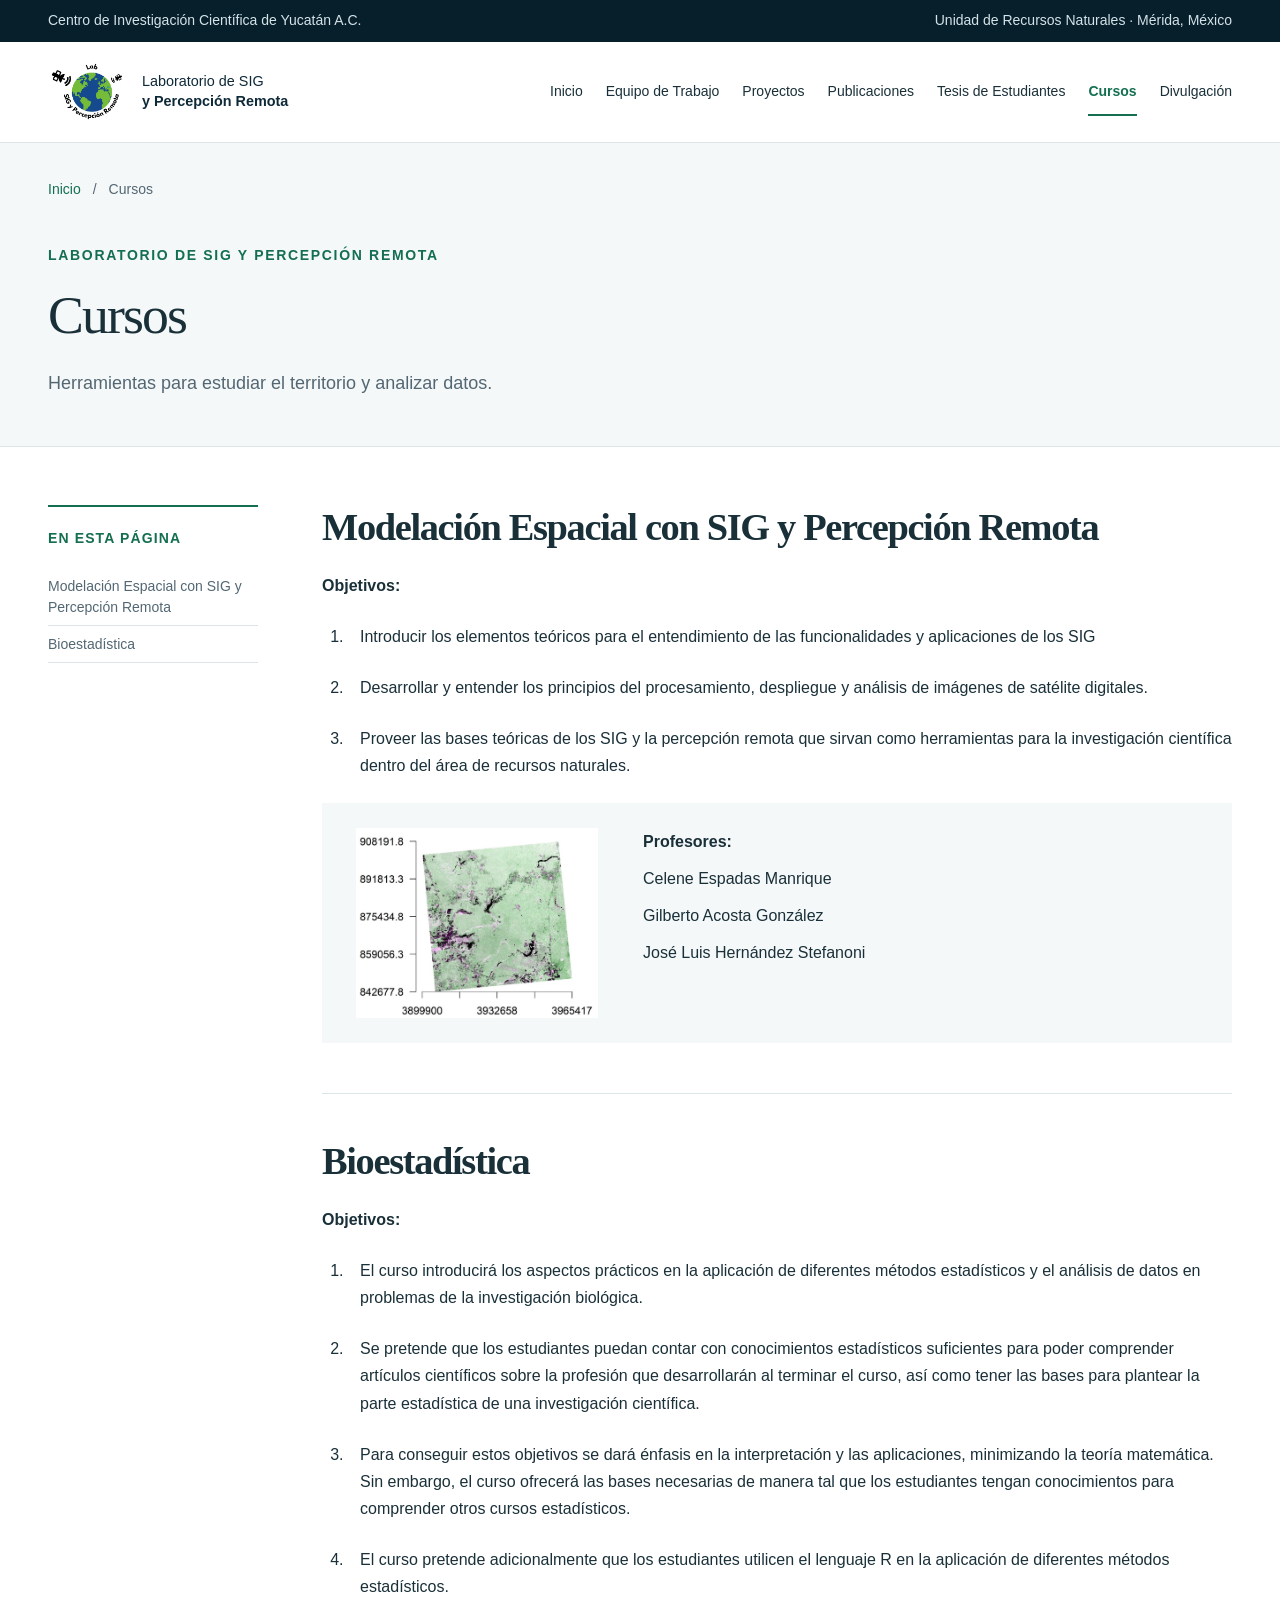
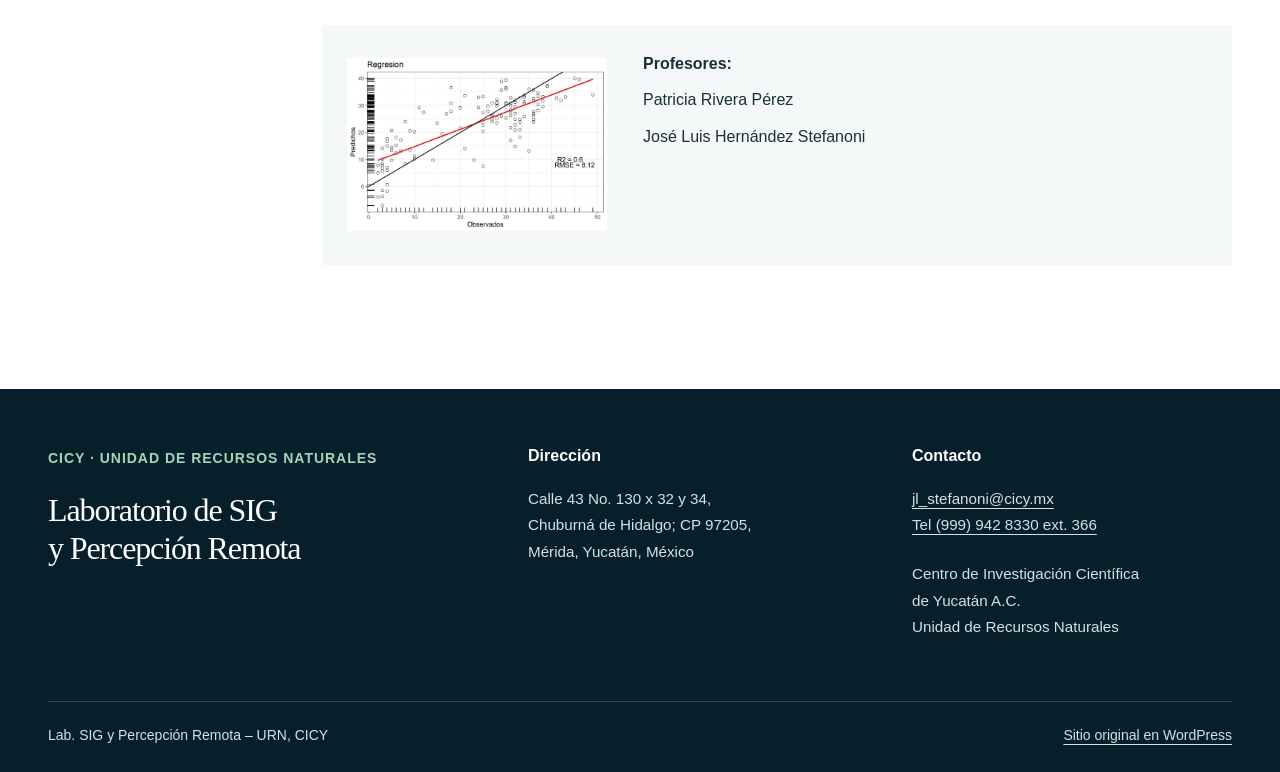
==== cursos/index.html @ 9a0ab425 "Add files via upload" ====
<!DOCTYPE html><html lang="es"><head><meta charset="utf-8"><meta name="viewport" content="width=device-width, initial-scale=1"><title>Cursos · Laboratorio de SIG y Percepción Remota · CICY</title><meta name="description" content="Herramientas para estudiar el territorio y analizar datos."><link rel="icon" type="image/png" href="../assets/logo-laboratorio.png"><link rel="stylesheet" href="../theme.css"><script src="../site.js" defer></script></head><body><a class="skip" href="#contenido">Saltar al contenido</a><div class="institution"><div class="wrap institution-inner"><span>Centro de Investigación Científica de Yucatán A.C.</span><span>Unidad de Recursos Naturales · Mérida, México</span></div></div><header class="site-header"><div class="wrap nav"><a class="brand" href="../index.html" aria-label="Laboratorio SIG y Percepción Remota, inicio"><img class="brand-logo" src="../assets/logo-laboratorio.png" alt="Logo del laboratorio de SIG y Percepción Remota" width="80" height="64"><span class="brand-name">Laboratorio de SIG<br><b>y Percepción Remota</b></span></a><button class="menu-button" aria-expanded="false" aria-controls="navigation">Menú <span aria-hidden="true">☰</span></button><nav id="navigation" aria-label="Navegación principal"><a href="../index.html">Inicio</a><a href="../equipo-de-trabajo/">Equipo de Trabajo</a><a href="../proyectos/">Proyectos</a><a href="../publicaciones/">Publicaciones</a><a href="../tesis-de-estudiantes/">Tesis de Estudiantes</a><a href="../cursos/" aria-current="page">Cursos</a><a href="../divulgacion/">Divulgación</a></nav></div></header><main id="contenido"><section class="page-heading"><div class="wrap"><p class="breadcrumb"><a href="../index.html">Inicio</a><span>/</span>Cursos</p><span class="kicker">Laboratorio de SIG y Percepción Remota</span><h1>Cursos</h1><p>Herramientas para estudiar el territorio y analizar datos.</p></div></section><div class="wrap page-layout has-contents"><aside class="contents"><span class="kicker">En esta página</span><nav aria-label="Contenido de la página"><a href="#seccion-1">Modelación Espacial con SIG y Percepción Remota</a><a href="#seccion-2">Bioestadística</a></nav></aside><article class="content cursos">




<h2 id="seccion-1"><strong><strong><strong><strong>Modelación Espacial con SIG y Percepción Remota</strong></strong></strong></strong></h2>



<p><strong>Objetivos:</strong></p>



<ol>
<li>Introducir los elementos teóricos para el entendimiento de las funcionalidades y aplicaciones de los SIG </li>



<li>Desarrollar y entender los principios del procesamiento, despliegue y análisis de imágenes de satélite digitales.</li>



<li>Proveer las bases teóricas de los SIG y la percepción remota que sirvan como herramientas para la investigación científica dentro del área de recursos naturales.</li>
</ol>



<div class="wp-block-media-text"><figure class="wp-block-media-text__media"><img src="../assets/4f0a607-sig-y-pr.jpg" loading="lazy" decoding="async" alt="Profesores:"></figure><div class="wp-block-media-text__content">
<p><strong>Profesores:</strong></p>



<p>Celene Espadas Manrique</p>



<p>Gilberto Acosta González</p>



<p>José Luis Hernández Stefanoni</p>
</div></div>







<h2 id="seccion-2"><strong><strong>Bioestadística</strong></strong></h2>



<p><strong>Objetivos:</strong></p>



<ol>
<li>El curso introducirá los aspectos prácticos en la aplicación de diferentes métodos estadísticos y el análisis de datos en problemas de la investigación biológica. </li>



<li>Se pretende que los estudiantes puedan contar con conocimientos estadísticos suficientes para poder comprender artículos científicos sobre la profesión que desarrollarán al terminar el curso, así como tener las bases para plantear la parte estadística de una investigación científica. </li>



<li>Para conseguir estos objetivos se dará énfasis en la interpretación y las aplicaciones, minimizando la teoría matemática. Sin embargo, el curso ofrecerá las bases necesarias de manera tal que los estudiantes tengan conocimientos para comprender otros cursos estadísticos. </li>



<li>El curso pretende adicionalmente que los estudiantes utilicen el lenguaje R en la aplicación de diferentes métodos estadísticos.</li>
</ol>



<div class="wp-block-media-text"><figure class="wp-block-media-text__media"><img src="../assets/b9b69f9-gra_regresion.jpg" loading="lazy" decoding="async" alt="Profesores:"></figure><div class="wp-block-media-text__content">
<p><strong>Profesores: </strong></p>



<p>Patricia Rivera Pérez</p>



<p>José Luis Hernández Stefanoni  </p>
</div></div>
</article></div></main><footer id="contacto"><div class="wrap footer-grid"><div><span class="kicker">CICY · Unidad de Recursos Naturales</span><h2>Laboratorio de SIG<br>y Percepción Remota</h2></div><div><h3>Dirección</h3><p>Calle 43 No. 130 x 32 y 34,<br>Chuburná de Hidalgo; CP 97205,<br>Mérida, Yucatán, México</p></div><div><h3>Contacto</h3><p><a href="mailto:jl_stefanoni@cicy.mx">jl_stefanoni@cicy.mx</a><br><a href="tel:+529999428330;ext=366">Tel (999) 942 8330 ext. 366</a></p><p>Centro de Investigación Científica<br>de Yucatán A.C.<br>Unidad de Recursos Naturales</p></div></div><div class="wrap footer-bottom"><span>Lab. SIG y Percepción Remota – URN, CICY</span><a href="https://labsigpr.wordpress.com/" target="_blank" rel="noopener noreferrer">Sitio original en WordPress</a></div></footer></body></html>
---- theme.css ----
:root{--navy:#0e2938;--deep:#071f2b;--green:#146f51;--mint:#92d1ac;--ink:#1a3039;--muted:#536773;--line:#dce5e8;--paper:#f5f8f9;--serif:Georgia,'Times New Roman',serif;--sans:Arial,Helvetica,sans-serif}
*,*::before,*::after{box-sizing:border-box}html{scroll-behavior:smooth;scroll-padding-top:120px}body{margin:0;font-family:var(--sans);color:var(--ink);font-size:1rem;line-height:1.7;background:white;-webkit-font-smoothing:antialiased}img{display:block;max-width:100%;height:auto}figure{margin:0}a{color:var(--green);text-underline-offset:4px;overflow-wrap:anywhere}a:hover{color:#094332}button{font:inherit}h1,h2,h3,h4{line-height:1.18;font-weight:500;letter-spacing:-.035em;margin:0 0 1.3rem}h1,h2{font-family:var(--serif)}h1{font-size:clamp(2.8rem,5vw,5rem)}h2{font-size:clamp(2rem,3vw,2.8rem)}h3{font-size:1.4rem}p{margin:0 0 1.4rem}[hidden]{display:none!important}:focus-visible{outline:3px solid #bc6d16;outline-offset:5px}::selection{background:#c8ead5}.wrap{width:min(1320px,calc(100% - 96px));margin-inline:auto}.skip{position:absolute;left:20px;top:-80px;z-index:100;background:#fff;padding:12px}.skip:focus{top:12px}.institution{background:var(--deep);color:#d3e3e8;font-size:.875rem}.institution-inner{display:flex;justify-content:space-between;gap:20px;padding-block:9px}.site-header{position:sticky;top:0;z-index:20;background:rgba(255,255,255,.97);border-bottom:1px solid var(--line)}.nav{min-height:100px;display:flex;align-items:center;justify-content:space-between;gap:30px}.brand{display:flex;align-items:center;gap:14px;text-decoration:none;color:var(--navy);flex-shrink:0}.brand-logo{width:80px;height:64px;object-fit:contain;flex-shrink:0}.brand-name{font-size:.9rem;line-height:1.35}.brand-name b{font-weight:600}#navigation{display:flex;gap:23px;align-items:center}#navigation a{position:relative;color:var(--ink);text-decoration:none;white-space:nowrap;font-size:.875rem;padding-block:14px}#navigation a:hover{color:var(--green)}#navigation a[aria-current=page]{color:var(--green);font-weight:700}#navigation a[aria-current=page]::after{content:'';position:absolute;bottom:2px;left:0;width:100%;height:2px;background:var(--green)}.menu-button{display:none;border:1px solid var(--line);padding:9px 14px;border-radius:4px;background:white;color:var(--navy)}.menu-button span{margin-left:12px}.kicker{display:block;font-size:.875rem;text-transform:uppercase;letter-spacing:.12em;font-weight:700;color:var(--green);margin-bottom:22px}.hero{position:relative;min-height:610px;background:var(--deep);color:white}.hero-media{position:absolute;inset:0;overflow:hidden}.hero-media img{height:100%;width:100%;object-fit:cover;object-position:center}.hero-media::after{content:'';position:absolute;inset:0;background:linear-gradient(90deg,rgba(4,28,37,.92) 0%,rgba(4,28,37,.68) 42%,rgba(4,28,37,.15) 100%)}.hero-inner{position:relative;min-height:610px;display:flex;align-items:center;padding-block:68px;gap:50px;justify-content:space-between}.hero-copy{max-width:790px}.hero .kicker{color:#b8e6c9}.hero h1{font-size:clamp(3rem,5.5vw,5.2rem);line-height:1.06;letter-spacing:-.045em;margin-bottom:27px}.hero h1 em{color:#b7e5c8;font-weight:400}.hero-summary{font-size:1.2rem;line-height:1.65;color:#e1ecee;margin-bottom:33px}.hero-actions{display:flex;gap:14px;flex-wrap:wrap}.button{display:inline-flex;align-items:center;justify-content:center;text-decoration:none;border-radius:3px;min-height:50px;padding:12px 22px;font-size:.95rem;font-weight:600}.button.light{background:#f5faf7;color:var(--navy)}.button.light:hover{background:#c7ead4}.button.outline{border:1px solid #a8bdc3;color:white}.button.outline:hover{background:#ffffff15}.hero-caption{align-self:flex-end;border-left:2px solid var(--mint);padding-left:18px;font-size:.875rem;line-height:1.6;color:#e6f2eb;min-width:230px}.discipline-strip{background:var(--navy);color:#dbe9ec}.discipline-strip .wrap{display:grid;grid-template-columns:repeat(4,1fr);padding-block:24px;gap:20px}.discipline-strip span{font-size:.875rem;border-left:1px solid #44606d;padding-left:20px}.discipline-strip span:first-child{padding-left:0;border:0}.research-section{padding-block:88px 94px}.section-intro{display:grid;grid-template-columns:1.1fr 1fr;gap:15px 90px;align-items:start}.section-intro .kicker{grid-column:1/-1;margin-bottom:6px}.section-intro h2{font-size:3.2rem}.section-intro p{max-width:490px;color:var(--muted)}.research-grid{display:grid;grid-template-columns:repeat(3,1fr);gap:32px;margin-top:30px}.research-card{border-top:2px solid var(--navy);padding-top:22px}.number{color:var(--green);font-size:.875rem;font-weight:700;letter-spacing:.1em;display:block;margin-bottom:33px}.research-card h3{font-size:1.45rem;font-weight:600;margin-bottom:18px}.research-card p{color:var(--muted);margin:0}.director-section{background:var(--paper);padding-block:62px}.director-grid{display:grid;grid-template-columns:220px 1fr 350px;align-items:center;gap:46px}.director-grid>figure:first-child img{width:220px;aspect-ratio:4/5;object-fit:cover;border-radius:3px}.director-grid h2{font-size:2.6rem;margin-bottom:20px}.lab-photo img{width:100%;aspect-ratio:4/3;object-fit:cover;border-radius:3px}.profile-links{display:flex;flex-wrap:wrap;align-items:center;gap:18px;margin-bottom:22px}.profile-icon-link{display:inline-flex;align-items:center;justify-content:center;width:52px;height:52px;border-radius:50%}.profile-icon-link img{width:48px;height:48px;object-fit:contain}.profile-icon-link:hover{opacity:.8}.profile-link{display:inline-block;font-size:.875rem;color:var(--green);font-weight:600;padding:5px 10px;border:1px solid #bdd3c9;border-radius:3px;text-decoration:none;margin-right:6px}.text-link{font-weight:600;font-size:.95rem}.connections{padding-block:82px;display:grid;grid-template-columns:.8fr 1.2fr;gap:100px}.connections ul{padding-left:20px}.connections li{margin-bottom:24px}.connections h2{font-size:2.3rem}.editorial-content>ul{margin:0}.journal-logos{display:grid;grid-template-columns:repeat(2,minmax(0,1fr));align-items:center;gap:18px 28px;margin-top:32px}.journal-logos>a{display:block;width:100%}.journal-logos img{width:100%;height:auto;max-height:110px;object-fit:contain}.journal-caption{grid-column:1/-1;text-align:center;font-size:1rem;font-weight:600;color:var(--green);margin:0}.page-heading{background:var(--paper);padding:35px 0 48px;border-bottom:1px solid var(--line)}.breadcrumb{display:flex;gap:12px;font-size:.875rem;color:var(--muted);margin-bottom:42px;flex-wrap:wrap}.breadcrumb a{text-decoration:none}.page-heading .kicker{margin-bottom:17px}.page-heading h1{font-size:clamp(2.7rem,4.2vw,4.2rem);margin-bottom:20px}.page-heading>div>p:last-child{margin-bottom:0;color:var(--muted);font-size:1.125rem}.page-layout{padding-block:58px 90px}.page-layout.has-contents{display:grid;grid-template-columns:210px minmax(0,1fr);gap:64px}.contents{align-self:start;position:sticky;top:132px;border-top:2px solid var(--green);padding-top:20px;max-height:calc(100vh - 160px);overflow:auto}.contents .kicker{font-size:.875rem;margin-bottom:17px;letter-spacing:.08em}.contents nav{display:flex;flex-direction:column;gap:0}.contents a{color:var(--muted);font-size:.875rem;text-decoration:none;padding:8px 0;border-bottom:1px solid var(--line);line-height:1.45}.contents a:hover{color:var(--green)}.content{min-width:0;overflow-wrap:anywhere}.content>h2{padding-top:45px;border-top:1px solid var(--line);margin-top:50px;scroll-margin-top:125px}.content>h2:first-child{margin-top:0;border:0;padding-top:0}.content>h3{font-family:var(--serif);font-size:2rem;color:var(--green);padding-top:25px;margin-top:35px;scroll-margin-top:125px}.content p{line-height:1.8}.content>ol{padding-left:26px}.content>ol>li{padding-left:12px;margin-bottom:24px}.content>figure{margin-block:26px 38px}.content img{border-radius:3px;max-height:440px;object-fit:contain}.wp-block-media-text{display:grid;grid-template-columns:220px minmax(0,1fr);gap:36px;align-items:start;border-bottom:1px solid var(--line);padding-bottom:34px;margin-bottom:34px}.wp-block-media-text__media{grid-column:1;grid-row:1}.wp-block-media-text__content{grid-column:2;grid-row:1}.wp-block-media-text__media img{width:220px;aspect-ratio:4/5;object-fit:cover}.wp-block-media-text__content h2{font-size:1.8rem}.wp-block-media-text__content .role{font-family:var(--sans);font-size:.875rem;font-weight:700;letter-spacing:.08em;text-transform:uppercase;color:var(--green);margin-bottom:10px}.wp-block-media-text__content h3{font-family:var(--serif);font-size:2rem}.wp-block-media-text__content>div{display:flex;flex-wrap:wrap;gap:8px}.document-link{display:inline-flex;align-items:center;justify-content:center;min-height:44px;padding:10px 15px;background:#e8f4ed;color:#10583f;border:1px solid #c7dfd0;text-decoration:none;font-size:.875rem;font-weight:700;border-radius:3px}.document-link:hover{background:#d1ebdc}.thesis-card{display:grid;grid-template-columns:minmax(0,1fr) auto;gap:30px;padding:25px 0;margin:0}.thesis-card .wp-block-media-text__content{grid-column:1}.thesis-card .wp-block-media-text__media{grid-column:2;align-self:center}.thesis-card ol{list-style:none;padding:0;margin:0}.thesis-card li{padding:0;line-height:1.85}.wp-block-gallery{display:grid;grid-template-columns:1fr 1fr;gap:20px}.wp-block-gallery{align-items:start}.wp-block-gallery img{height:auto;max-height:none;aspect-ratio:auto;width:100%;object-fit:contain}.tesis-de-estudiantes>figure>img{max-height:none;height:auto;aspect-ratio:auto;width:100%;object-fit:contain}.projects-list{list-style:none;padding:0!important;counter-reset:project;display:grid;gap:25px}.projects-list>li{padding:30px!important;border:1px solid var(--line);border-top:3px solid var(--green);background:#f8fafb;margin:0!important;line-height:1.75}.projects-list>li ul{list-style:none;padding:17px 0 0;font-size:.95rem;color:var(--muted);border-top:1px solid var(--line);margin-top:18px}.projects-list>li ul li{margin:0 0 7px}.project-visual img{max-height:none;height:auto;aspect-ratio:auto;object-fit:contain;width:100%}.publicaciones>ol{font-size:1rem}.publicaciones>ol>li{padding-bottom:22px;border-bottom:1px solid var(--line);line-height:1.8}.publication-image{max-width:none;width:100%;margin-bottom:40px}.publication-image img{width:100%;height:auto;max-height:none;object-fit:contain}.publicaciones>figure:has(a){display:inline-block;max-width:220px;margin-right:24px;vertical-align:top}.publicaciones>figure:has(a) img{height:270px;object-fit:contain}.publicaciones figcaption{font-size:.875rem;color:var(--muted);margin-top:10px}.cursos .wp-block-media-text{grid-template-columns:260px minmax(0,1fr);background:var(--paper);padding:25px;border:0}.cursos .wp-block-media-text__media img{width:260px;height:190px;object-fit:contain;aspect-ratio:auto}.cursos .wp-block-media-text p{margin-bottom:8px}.outreach-grid{display:grid;grid-template-columns:repeat(2,minmax(0,1fr));gap:28px;margin-bottom:60px}.outreach-card{border:1px solid var(--line);border-radius:4px;overflow:hidden}.outreach-card img{width:100%;height:250px;object-fit:cover;border-radius:0}.outreach-card p{padding:22px;margin:0;font-size:1rem;line-height:1.65}footer{background:var(--deep);color:#d4e1e6;padding-block:58px 24px}footer h2{font-size:2rem;color:white}footer h3{font-family:var(--sans);font-size:1rem;font-weight:700;color:white;letter-spacing:0;margin-bottom:20px}footer p{font-size:.95rem;line-height:1.75}footer a{color:#d4e1e6}footer a:hover{color:#b6e4c9}footer .kicker{color:#a6d4b9;font-size:.875rem;letter-spacing:.07em}.footer-grid{display:grid;grid-template-columns:1.3fr 1fr 1fr;gap:64px}.footer-bottom{border-top:1px solid #2d4653;padding-top:22px;margin-top:38px;display:flex;justify-content:space-between;gap:24px;font-size:.875rem}
@media(min-width:1450px){.hero-inner,.hero{min-height:670px}}@media(max-width:1250px){#navigation{gap:15px}.brand-name{font-size:.875rem}.wrap{width:calc(100% - 64px)}.director-grid{grid-template-columns:190px 1fr 270px;gap:30px}.director-grid h2{font-size:2.2rem}.director-grid>figure:first-child img{width:190px}.page-layout.has-contents{gap:35px;grid-template-columns:190px minmax(0,1fr)}}@media(max-width:1100px){.menu-button{display:block}#navigation{display:none;position:absolute;top:100%;left:0;right:0;background:white;padding:20px 32px;border-bottom:1px solid var(--line);box-shadow:0 12px 20px #0e29381a}#navigation.is-open{display:grid;grid-template-columns:repeat(2,1fr);gap:8px 24px}#navigation a{font-size:1rem;padding:10px}.nav{min-height:88px}.hero-caption{display:none}.director-grid{grid-template-columns:180px 1fr}.lab-photo{display:none}.connections{gap:60px}.page-layout.has-contents{grid-template-columns:165px minmax(0,1fr);gap:30px}.wp-block-media-text{grid-template-columns:170px minmax(0,1fr);gap:25px}.wp-block-media-text__media img{width:170px}.thesis-card{grid-template-columns:minmax(0,1fr) auto}.outreach-card img{height:190px}}
@media(max-width:760px){.wrap{width:calc(100% - 40px)}.institution-inner{font-size:.875rem;padding-block:8px}.institution-inner span:last-child{display:none}.nav{gap:14px;min-height:80px}.brand-logo{width:65px;height:52px}.brand-name{font-size:.875rem}.menu-button{padding:8px 10px}#navigation.is-open{grid-template-columns:1fr}.hero,.hero-inner{min-height:540px}.hero-inner{padding-block:52px}.hero-media::after{background:linear-gradient(90deg,#041c25eb,#041c2599)}.hero h1{font-size:clamp(2.6rem,8vw,3.8rem)}.hero-summary{font-size:1.06rem}.kicker{font-size:.875rem;letter-spacing:.08em}.discipline-strip .wrap{grid-template-columns:1fr 1fr;padding-block:20px;gap:14px}.discipline-strip span{padding-left:10px}.discipline-strip span:nth-child(3){padding-left:0;border:0}.research-section{padding-block:55px}.section-intro{display:block}.section-intro h2{font-size:2.5rem}.research-grid{grid-template-columns:1fr;gap:32px}.research-card{padding-top:20px}.number{margin-bottom:16px}.director-section{padding-block:45px}.director-grid{grid-template-columns:110px 1fr;gap:24px;align-items:start}.director-grid>figure:first-child img{width:110px}.director-grid h2{font-size:1.85rem}.director-grid .kicker{margin-bottom:15px}.profile-links{gap:8px}.profile-link{margin-right:0}.connections{grid-template-columns:1fr;gap:40px;padding-block:50px}.page-heading{padding-block:24px 34px}.breadcrumb{margin-bottom:28px}.page-heading h1{font-size:2.6rem}.page-layout{padding-block:30px 55px}.page-layout.has-contents{display:block}.contents{position:static;max-height:none;padding-top:17px;margin-bottom:34px}.contents nav{display:flex;flex-direction:row;flex-wrap:wrap;gap:7px 15px}.contents a{padding:5px 0}.contents .kicker{margin-bottom:10px}.content>h2{font-size:2rem;margin-top:38px;padding-top:30px}.wp-block-media-text{grid-template-columns:115px minmax(0,1fr);gap:20px}.wp-block-media-text__media img{width:115px}.wp-block-media-text__content h2,.wp-block-media-text__content h3{font-size:1.65rem}.wp-block-media-text__content p{font-size:1rem}.thesis-card{display:flex;flex-direction:column;gap:14px;padding:22px 0}.thesis-card .wp-block-media-text__media{align-self:flex-start}.outreach-grid{grid-template-columns:1fr}.outreach-card img{height:auto;max-height:350px;object-fit:cover}.cursos .wp-block-media-text{grid-template-columns:1fr;padding:20px}.cursos .wp-block-media-text__media,.cursos .wp-block-media-text__content{grid-column:1;grid-row:auto}.cursos .wp-block-media-text__media img{width:100%;height:200px}.projects-list>li{padding:22px!important}.footer-grid{grid-template-columns:1fr;gap:28px}.footer-bottom{flex-direction:column;margin-top:20px;gap:8px}.journal-logos{gap:16px 20px}.content>ol{padding-left:23px}.content>ol>li{padding-left:5px}}
@media(max-width:420px){.director-grid{grid-template-columns:1fr}.director-grid>figure:first-child img{width:150px}.wp-block-media-text:not(.thesis-card){grid-template-columns:1fr}.wp-block-media-text__media,.wp-block-media-text__content{grid-column:1;grid-row:auto}.wp-block-media-text__media img{width:160px}.brand-name{font-size:.875rem}.brand{gap:9px}.menu-button span{display:none}}@media(prefers-reduced-motion:reduce){html{scroll-behavior:auto}}

/* Consistent student names and the requested top-aligned crop in the masters gallery. */
.student-name{font-family:inherit;font-size:inherit;font-weight:700;font-style:normal;letter-spacing:normal}
.masters-gallery>figure:nth-child(2)>img{width:100%;height:auto;max-height:none;aspect-ratio:16/9;object-fit:cover;object-position:center top}
.equipo-de-trabajo .profile-icon-link img{width:48px;height:48px;aspect-ratio:1;object-fit:contain}

/* Nested year navigation, open by default, and linked book covers. */
.year-navigation{margin:4px 0 12px 12px;padding-left:12px;border-left:1px solid var(--line)}
.year-navigation summary{display:list-item;cursor:pointer;font-size:.875rem;font-weight:600;color:var(--green);padding:9px 0;list-style-position:inside}
.year-navigation summary::marker{color:var(--green)}
.year-links{display:grid;grid-template-columns:repeat(3,minmax(0,1fr));gap:0 8px}
.year-links a{padding:5px 0;border:0;line-height:1.5}
.book-gallery{display:grid;grid-template-columns:repeat(2,minmax(0,1fr));gap:32px;max-width:680px;margin:28px 0 38px;align-items:start}
.book-gallery a{display:block}
.book-gallery img{width:100%;height:360px;max-height:none;object-fit:contain;object-position:center bottom}
.book-gallery figcaption{text-align:center;margin-top:12px;font-size:.875rem;color:var(--muted)}
@media(max-width:760px){.contents-publications>nav{display:block}.year-links{grid-template-columns:repeat(4,minmax(0,1fr));max-width:350px}.book-gallery{gap:20px}.book-gallery img{height:clamp(180px,50vw,320px)}}
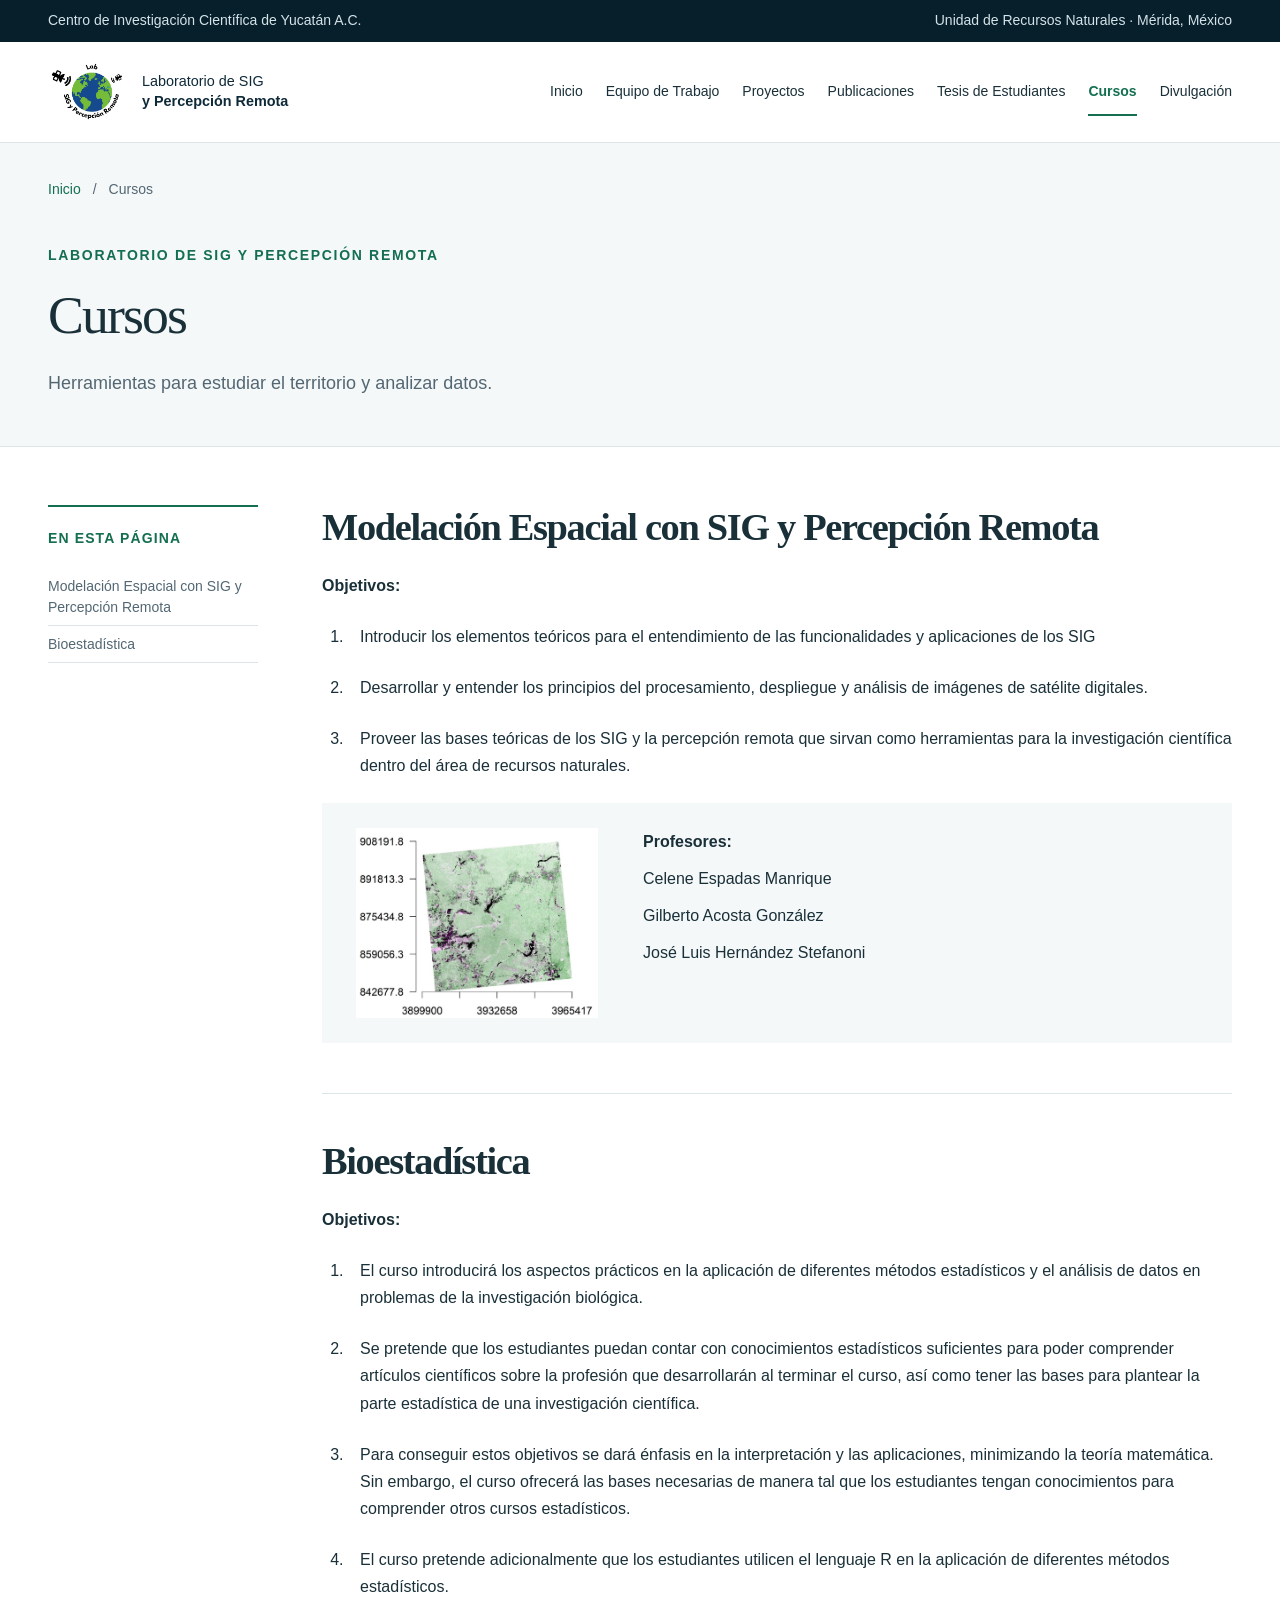
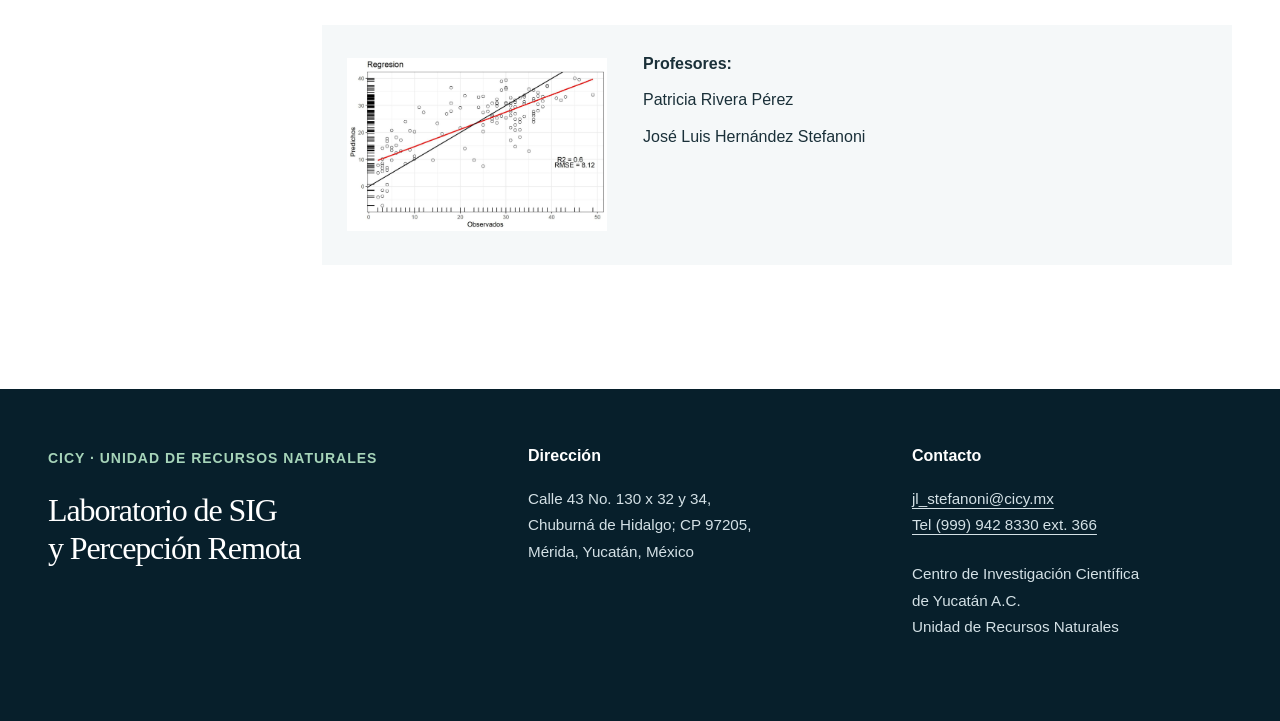
==== commit 6eb1107e: "Add files via upload" ====
--- a/cursos/index.html
+++ b/cursos/index.html
@@ -84,4 +84,4 @@
 
 <p>José Luis Hernández Stefanoni  </p>
 </div></div>
-</article></div></main><footer id="contacto"><div class="wrap footer-grid"><div><span class="kicker">CICY · Unidad de Recursos Naturales</span><h2>Laboratorio de SIG<br>y Percepción Remota</h2></div><div><h3>Dirección</h3><p>Calle 43 No. 130 x 32 y 34,<br>Chuburná de Hidalgo; CP 97205,<br>Mérida, Yucatán, México</p></div><div><h3>Contacto</h3><p><a href="mailto:jl_stefanoni@cicy.mx">jl_stefanoni@cicy.mx</a><br><a href="tel:+529999428330;ext=366">Tel (999) 942 8330 ext. 366</a></p><p>Centro de Investigación Científica<br>de Yucatán A.C.<br>Unidad de Recursos Naturales</p></div></div><div class="wrap footer-bottom"><span>Lab. SIG y Percepción Remota – URN, CICY</span><a href="https://labsigpr.wordpress.com/" target="_blank" rel="noopener noreferrer">Sitio original en WordPress</a></div></footer></body></html>+</article></div></main><footer id="contacto"><div class="wrap footer-grid"><div><span class="kicker">CICY · Unidad de Recursos Naturales</span><h2>Laboratorio de SIG<br>y Percepción Remota</h2></div><div><h3>Dirección</h3><p>Calle 43 No. 130 x 32 y 34,<br>Chuburná de Hidalgo; CP 97205,<br>Mérida, Yucatán, México</p></div><div><h3>Contacto</h3><p><a href="mailto:jl_stefanoni@cicy.mx">jl_stefanoni@cicy.mx</a><br><a href="tel:+529999428330;ext=366">Tel (999) 942 8330 ext. 366</a></p><p>Centro de Investigación Científica<br>de Yucatán A.C.<br>Unidad de Recursos Naturales</p></div></div></footer></body></html>
--- a/theme.css
+++ b/theme.css
@@ -1,7 +1,7 @@
 :root{--navy:#0e2938;--deep:#071f2b;--green:#146f51;--mint:#92d1ac;--ink:#1a3039;--muted:#536773;--line:#dce5e8;--paper:#f5f8f9;--serif:Georgia,'Times New Roman',serif;--sans:Arial,Helvetica,sans-serif}
-*,*::before,*::after{box-sizing:border-box}html{scroll-behavior:smooth;scroll-padding-top:120px}body{margin:0;font-family:var(--sans);color:var(--ink);font-size:1rem;line-height:1.7;background:white;-webkit-font-smoothing:antialiased}img{display:block;max-width:100%;height:auto}figure{margin:0}a{color:var(--green);text-underline-offset:4px;overflow-wrap:anywhere}a:hover{color:#094332}button{font:inherit}h1,h2,h3,h4{line-height:1.18;font-weight:500;letter-spacing:-.035em;margin:0 0 1.3rem}h1,h2{font-family:var(--serif)}h1{font-size:clamp(2.8rem,5vw,5rem)}h2{font-size:clamp(2rem,3vw,2.8rem)}h3{font-size:1.4rem}p{margin:0 0 1.4rem}[hidden]{display:none!important}:focus-visible{outline:3px solid #bc6d16;outline-offset:5px}::selection{background:#c8ead5}.wrap{width:min(1320px,calc(100% - 96px));margin-inline:auto}.skip{position:absolute;left:20px;top:-80px;z-index:100;background:#fff;padding:12px}.skip:focus{top:12px}.institution{background:var(--deep);color:#d3e3e8;font-size:.875rem}.institution-inner{display:flex;justify-content:space-between;gap:20px;padding-block:9px}.site-header{position:sticky;top:0;z-index:20;background:rgba(255,255,255,.97);border-bottom:1px solid var(--line)}.nav{min-height:100px;display:flex;align-items:center;justify-content:space-between;gap:30px}.brand{display:flex;align-items:center;gap:14px;text-decoration:none;color:var(--navy);flex-shrink:0}.brand-logo{width:80px;height:64px;object-fit:contain;flex-shrink:0}.brand-name{font-size:.9rem;line-height:1.35}.brand-name b{font-weight:600}#navigation{display:flex;gap:23px;align-items:center}#navigation a{position:relative;color:var(--ink);text-decoration:none;white-space:nowrap;font-size:.875rem;padding-block:14px}#navigation a:hover{color:var(--green)}#navigation a[aria-current=page]{color:var(--green);font-weight:700}#navigation a[aria-current=page]::after{content:'';position:absolute;bottom:2px;left:0;width:100%;height:2px;background:var(--green)}.menu-button{display:none;border:1px solid var(--line);padding:9px 14px;border-radius:4px;background:white;color:var(--navy)}.menu-button span{margin-left:12px}.kicker{display:block;font-size:.875rem;text-transform:uppercase;letter-spacing:.12em;font-weight:700;color:var(--green);margin-bottom:22px}.hero{position:relative;min-height:610px;background:var(--deep);color:white}.hero-media{position:absolute;inset:0;overflow:hidden}.hero-media img{height:100%;width:100%;object-fit:cover;object-position:center}.hero-media::after{content:'';position:absolute;inset:0;background:linear-gradient(90deg,rgba(4,28,37,.92) 0%,rgba(4,28,37,.68) 42%,rgba(4,28,37,.15) 100%)}.hero-inner{position:relative;min-height:610px;display:flex;align-items:center;padding-block:68px;gap:50px;justify-content:space-between}.hero-copy{max-width:790px}.hero .kicker{color:#b8e6c9}.hero h1{font-size:clamp(3rem,5.5vw,5.2rem);line-height:1.06;letter-spacing:-.045em;margin-bottom:27px}.hero h1 em{color:#b7e5c8;font-weight:400}.hero-summary{font-size:1.2rem;line-height:1.65;color:#e1ecee;margin-bottom:33px}.hero-actions{display:flex;gap:14px;flex-wrap:wrap}.button{display:inline-flex;align-items:center;justify-content:center;text-decoration:none;border-radius:3px;min-height:50px;padding:12px 22px;font-size:.95rem;font-weight:600}.button.light{background:#f5faf7;color:var(--navy)}.button.light:hover{background:#c7ead4}.button.outline{border:1px solid #a8bdc3;color:white}.button.outline:hover{background:#ffffff15}.hero-caption{align-self:flex-end;border-left:2px solid var(--mint);padding-left:18px;font-size:.875rem;line-height:1.6;color:#e6f2eb;min-width:230px}.discipline-strip{background:var(--navy);color:#dbe9ec}.discipline-strip .wrap{display:grid;grid-template-columns:repeat(4,1fr);padding-block:24px;gap:20px}.discipline-strip span{font-size:.875rem;border-left:1px solid #44606d;padding-left:20px}.discipline-strip span:first-child{padding-left:0;border:0}.research-section{padding-block:88px 94px}.section-intro{display:grid;grid-template-columns:1.1fr 1fr;gap:15px 90px;align-items:start}.section-intro .kicker{grid-column:1/-1;margin-bottom:6px}.section-intro h2{font-size:3.2rem}.section-intro p{max-width:490px;color:var(--muted)}.research-grid{display:grid;grid-template-columns:repeat(3,1fr);gap:32px;margin-top:30px}.research-card{border-top:2px solid var(--navy);padding-top:22px}.number{color:var(--green);font-size:.875rem;font-weight:700;letter-spacing:.1em;display:block;margin-bottom:33px}.research-card h3{font-size:1.45rem;font-weight:600;margin-bottom:18px}.research-card p{color:var(--muted);margin:0}.director-section{background:var(--paper);padding-block:62px}.director-grid{display:grid;grid-template-columns:220px 1fr 350px;align-items:center;gap:46px}.director-grid>figure:first-child img{width:220px;aspect-ratio:4/5;object-fit:cover;border-radius:3px}.director-grid h2{font-size:2.6rem;margin-bottom:20px}.lab-photo img{width:100%;aspect-ratio:4/3;object-fit:cover;border-radius:3px}.profile-links{display:flex;flex-wrap:wrap;align-items:center;gap:18px;margin-bottom:22px}.profile-icon-link{display:inline-flex;align-items:center;justify-content:center;width:52px;height:52px;border-radius:50%}.profile-icon-link img{width:48px;height:48px;object-fit:contain}.profile-icon-link:hover{opacity:.8}.profile-link{display:inline-block;font-size:.875rem;color:var(--green);font-weight:600;padding:5px 10px;border:1px solid #bdd3c9;border-radius:3px;text-decoration:none;margin-right:6px}.text-link{font-weight:600;font-size:.95rem}.connections{padding-block:82px;display:grid;grid-template-columns:.8fr 1.2fr;gap:100px}.connections ul{padding-left:20px}.connections li{margin-bottom:24px}.connections h2{font-size:2.3rem}.editorial-content>ul{margin:0}.journal-logos{display:grid;grid-template-columns:repeat(2,minmax(0,1fr));align-items:center;gap:18px 28px;margin-top:32px}.journal-logos>a{display:block;width:100%}.journal-logos img{width:100%;height:auto;max-height:110px;object-fit:contain}.journal-caption{grid-column:1/-1;text-align:center;font-size:1rem;font-weight:600;color:var(--green);margin:0}.page-heading{background:var(--paper);padding:35px 0 48px;border-bottom:1px solid var(--line)}.breadcrumb{display:flex;gap:12px;font-size:.875rem;color:var(--muted);margin-bottom:42px;flex-wrap:wrap}.breadcrumb a{text-decoration:none}.page-heading .kicker{margin-bottom:17px}.page-heading h1{font-size:clamp(2.7rem,4.2vw,4.2rem);margin-bottom:20px}.page-heading>div>p:last-child{margin-bottom:0;color:var(--muted);font-size:1.125rem}.page-layout{padding-block:58px 90px}.page-layout.has-contents{display:grid;grid-template-columns:210px minmax(0,1fr);gap:64px}.contents{align-self:start;position:sticky;top:132px;border-top:2px solid var(--green);padding-top:20px;max-height:calc(100vh - 160px);overflow:auto}.contents .kicker{font-size:.875rem;margin-bottom:17px;letter-spacing:.08em}.contents nav{display:flex;flex-direction:column;gap:0}.contents a{color:var(--muted);font-size:.875rem;text-decoration:none;padding:8px 0;border-bottom:1px solid var(--line);line-height:1.45}.contents a:hover{color:var(--green)}.content{min-width:0;overflow-wrap:anywhere}.content>h2{padding-top:45px;border-top:1px solid var(--line);margin-top:50px;scroll-margin-top:125px}.content>h2:first-child{margin-top:0;border:0;padding-top:0}.content>h3{font-family:var(--serif);font-size:2rem;color:var(--green);padding-top:25px;margin-top:35px;scroll-margin-top:125px}.content p{line-height:1.8}.content>ol{padding-left:26px}.content>ol>li{padding-left:12px;margin-bottom:24px}.content>figure{margin-block:26px 38px}.content img{border-radius:3px;max-height:440px;object-fit:contain}.wp-block-media-text{display:grid;grid-template-columns:220px minmax(0,1fr);gap:36px;align-items:start;border-bottom:1px solid var(--line);padding-bottom:34px;margin-bottom:34px}.wp-block-media-text__media{grid-column:1;grid-row:1}.wp-block-media-text__content{grid-column:2;grid-row:1}.wp-block-media-text__media img{width:220px;aspect-ratio:4/5;object-fit:cover}.wp-block-media-text__content h2{font-size:1.8rem}.wp-block-media-text__content .role{font-family:var(--sans);font-size:.875rem;font-weight:700;letter-spacing:.08em;text-transform:uppercase;color:var(--green);margin-bottom:10px}.wp-block-media-text__content h3{font-family:var(--serif);font-size:2rem}.wp-block-media-text__content>div{display:flex;flex-wrap:wrap;gap:8px}.document-link{display:inline-flex;align-items:center;justify-content:center;min-height:44px;padding:10px 15px;background:#e8f4ed;color:#10583f;border:1px solid #c7dfd0;text-decoration:none;font-size:.875rem;font-weight:700;border-radius:3px}.document-link:hover{background:#d1ebdc}.thesis-card{display:grid;grid-template-columns:minmax(0,1fr) auto;gap:30px;padding:25px 0;margin:0}.thesis-card .wp-block-media-text__content{grid-column:1}.thesis-card .wp-block-media-text__media{grid-column:2;align-self:center}.thesis-card ol{list-style:none;padding:0;margin:0}.thesis-card li{padding:0;line-height:1.85}.wp-block-gallery{display:grid;grid-template-columns:1fr 1fr;gap:20px}.wp-block-gallery{align-items:start}.wp-block-gallery img{height:auto;max-height:none;aspect-ratio:auto;width:100%;object-fit:contain}.tesis-de-estudiantes>figure>img{max-height:none;height:auto;aspect-ratio:auto;width:100%;object-fit:contain}.projects-list{list-style:none;padding:0!important;counter-reset:project;display:grid;gap:25px}.projects-list>li{padding:30px!important;border:1px solid var(--line);border-top:3px solid var(--green);background:#f8fafb;margin:0!important;line-height:1.75}.projects-list>li ul{list-style:none;padding:17px 0 0;font-size:.95rem;color:var(--muted);border-top:1px solid var(--line);margin-top:18px}.projects-list>li ul li{margin:0 0 7px}.project-visual img{max-height:none;height:auto;aspect-ratio:auto;object-fit:contain;width:100%}.publicaciones>ol{font-size:1rem}.publicaciones>ol>li{padding-bottom:22px;border-bottom:1px solid var(--line);line-height:1.8}.publication-image{max-width:none;width:100%;margin-bottom:40px}.publication-image img{width:100%;height:auto;max-height:none;object-fit:contain}.publicaciones>figure:has(a){display:inline-block;max-width:220px;margin-right:24px;vertical-align:top}.publicaciones>figure:has(a) img{height:270px;object-fit:contain}.publicaciones figcaption{font-size:.875rem;color:var(--muted);margin-top:10px}.cursos .wp-block-media-text{grid-template-columns:260px minmax(0,1fr);background:var(--paper);padding:25px;border:0}.cursos .wp-block-media-text__media img{width:260px;height:190px;object-fit:contain;aspect-ratio:auto}.cursos .wp-block-media-text p{margin-bottom:8px}.outreach-grid{display:grid;grid-template-columns:repeat(2,minmax(0,1fr));gap:28px;margin-bottom:60px}.outreach-card{border:1px solid var(--line);border-radius:4px;overflow:hidden}.outreach-card img{width:100%;height:250px;object-fit:cover;border-radius:0}.outreach-card p{padding:22px;margin:0;font-size:1rem;line-height:1.65}footer{background:var(--deep);color:#d4e1e6;padding-block:58px 24px}footer h2{font-size:2rem;color:white}footer h3{font-family:var(--sans);font-size:1rem;font-weight:700;color:white;letter-spacing:0;margin-bottom:20px}footer p{font-size:.95rem;line-height:1.75}footer a{color:#d4e1e6}footer a:hover{color:#b6e4c9}footer .kicker{color:#a6d4b9;font-size:.875rem;letter-spacing:.07em}.footer-grid{display:grid;grid-template-columns:1.3fr 1fr 1fr;gap:64px}.footer-bottom{border-top:1px solid #2d4653;padding-top:22px;margin-top:38px;display:flex;justify-content:space-between;gap:24px;font-size:.875rem}
+*,*::before,*::after{box-sizing:border-box}html{scroll-behavior:smooth;scroll-padding-top:120px}body{margin:0;font-family:var(--sans);color:var(--ink);font-size:1rem;line-height:1.7;background:white;-webkit-font-smoothing:antialiased}img{display:block;max-width:100%;height:auto}figure{margin:0}a{color:var(--green);text-underline-offset:4px;overflow-wrap:anywhere}a:hover{color:#094332}button{font:inherit}h1,h2,h3,h4{line-height:1.18;font-weight:500;letter-spacing:-.035em;margin:0 0 1.3rem}h1,h2{font-family:var(--serif)}h1{font-size:clamp(2.8rem,5vw,5rem)}h2{font-size:clamp(2rem,3vw,2.8rem)}h3{font-size:1.4rem}p{margin:0 0 1.4rem}[hidden]{display:none!important}:focus-visible{outline:3px solid #bc6d16;outline-offset:5px}::selection{background:#c8ead5}.wrap{width:min(1320px,calc(100% - 96px));margin-inline:auto}.skip{position:absolute;left:20px;top:-80px;z-index:100;background:#fff;padding:12px}.skip:focus{top:12px}.institution{background:var(--deep);color:#d3e3e8;font-size:.875rem}.institution-inner{display:flex;justify-content:space-between;gap:20px;padding-block:9px}.site-header{position:sticky;top:0;z-index:20;background:rgba(255,255,255,.97);border-bottom:1px solid var(--line)}.nav{min-height:100px;display:flex;align-items:center;justify-content:space-between;gap:30px}.brand{display:flex;align-items:center;gap:14px;text-decoration:none;color:var(--navy);flex-shrink:0}.brand-logo{width:80px;height:64px;object-fit:contain;flex-shrink:0}.brand-name{font-size:.9rem;line-height:1.35}.brand-name b{font-weight:600}#navigation{display:flex;gap:23px;align-items:center}#navigation a{position:relative;color:var(--ink);text-decoration:none;white-space:nowrap;font-size:.875rem;padding-block:14px}#navigation a:hover{color:var(--green)}#navigation a[aria-current=page]{color:var(--green);font-weight:700}#navigation a[aria-current=page]::after{content:'';position:absolute;bottom:2px;left:0;width:100%;height:2px;background:var(--green)}.menu-button{display:none;border:1px solid var(--line);padding:9px 14px;border-radius:4px;background:white;color:var(--navy)}.menu-button span{margin-left:12px}.kicker{display:block;font-size:.875rem;text-transform:uppercase;letter-spacing:.12em;font-weight:700;color:var(--green);margin-bottom:22px}.hero{position:relative;min-height:610px;background:var(--deep);color:white}.hero-media{position:absolute;inset:0;overflow:hidden}.hero-media img{height:100%;width:100%;object-fit:cover;object-position:center}.hero-media::after{content:'';position:absolute;inset:0;background:linear-gradient(90deg,rgba(4,28,37,.92) 0%,rgba(4,28,37,.68) 42%,rgba(4,28,37,.15) 100%)}.hero-inner{position:relative;min-height:610px;display:flex;align-items:center;padding-block:68px;gap:50px;justify-content:space-between}.hero-copy{max-width:790px}.hero .kicker{color:#b8e6c9}.hero h1{font-size:clamp(3rem,5.5vw,5.2rem);line-height:1.06;letter-spacing:-.045em;margin-bottom:27px}.hero h1 em{color:#b7e5c8;font-weight:400}.hero-summary{font-size:1.2rem;line-height:1.65;color:#e1ecee;margin-bottom:33px}.hero-actions{display:flex;gap:14px;flex-wrap:wrap}.button{display:inline-flex;align-items:center;justify-content:center;text-decoration:none;border-radius:3px;min-height:50px;padding:12px 22px;font-size:.95rem;font-weight:600}.button.light{background:#f5faf7;color:var(--navy)}.button.light:hover{background:#c7ead4}.button.outline{border:1px solid #a8bdc3;color:white}.button.outline:hover{background:#ffffff15}.hero-caption{align-self:flex-end;border-left:2px solid var(--mint);padding-left:18px;font-size:.875rem;line-height:1.6;color:#e6f2eb;min-width:230px}.discipline-strip{background:var(--navy);color:#dbe9ec}.discipline-strip .wrap{display:grid;grid-template-columns:repeat(4,1fr);padding-block:24px;gap:20px}.discipline-strip span{font-size:.875rem;border-left:1px solid #44606d;padding-left:20px}.discipline-strip span:first-child{padding-left:0;border:0}.research-section{padding-block:88px 94px}.section-intro{display:grid;grid-template-columns:1.1fr 1fr;gap:15px 90px;align-items:start}.section-intro .kicker{grid-column:1/-1;margin-bottom:6px}.section-intro h2{font-size:3.2rem}.section-intro p{max-width:490px;color:var(--muted)}.research-grid{display:grid;grid-template-columns:repeat(3,1fr);gap:32px;margin-top:30px}.research-card{border-top:2px solid var(--navy);padding-top:22px}.number{color:var(--green);font-size:.875rem;font-weight:700;letter-spacing:.1em;display:block;margin-bottom:33px}.research-card h3{font-size:1.45rem;font-weight:600;margin-bottom:18px}.research-card p{color:var(--muted);margin:0}.director-section{background:var(--paper);padding-block:62px}.director-grid{display:grid;grid-template-columns:220px 1fr 350px;align-items:center;gap:46px}.director-grid>figure:first-child img{width:220px;aspect-ratio:4/5;object-fit:cover;border-radius:3px}.director-grid h2{font-size:2.6rem;margin-bottom:20px}.lab-photo img{width:100%;aspect-ratio:4/3;object-fit:cover;border-radius:3px}.profile-links{display:flex;flex-wrap:wrap;align-items:center;gap:18px;margin-bottom:22px}.profile-icon-link{display:inline-flex;align-items:center;justify-content:center;width:52px;height:52px;border-radius:50%}.profile-icon-link img{width:48px;height:48px;object-fit:contain}.profile-icon-link:hover{opacity:.8}.profile-link{display:inline-block;font-size:.875rem;color:var(--green);font-weight:600;padding:5px 10px;border:1px solid #bdd3c9;border-radius:3px;text-decoration:none;margin-right:6px}.text-link{font-weight:600;font-size:.95rem}.connections{padding-block:82px;display:grid;grid-template-columns:.8fr 1.2fr;gap:100px}.connections ul{padding-left:20px}.connections li{margin-bottom:24px}.connections h2{font-size:2.3rem}.editorial-content>ul{margin:0}.journal-logos{display:grid;grid-template-columns:repeat(2,minmax(0,1fr));align-items:center;gap:18px 28px;margin-top:32px}.journal-logos>a{display:block;width:100%}.journal-logos img{width:100%;height:auto;max-height:110px;object-fit:contain}.journal-caption{grid-column:1/-1;text-align:center;font-size:1rem;font-weight:600;color:var(--green);margin:0}.page-heading{background:var(--paper);padding:35px 0 48px;border-bottom:1px solid var(--line)}.breadcrumb{display:flex;gap:12px;font-size:.875rem;color:var(--muted);margin-bottom:42px;flex-wrap:wrap}.breadcrumb a{text-decoration:none}.page-heading .kicker{margin-bottom:17px}.page-heading h1{font-size:clamp(2.7rem,4.2vw,4.2rem);margin-bottom:20px}.page-heading>div>p:last-child{margin-bottom:0;color:var(--muted);font-size:1.125rem}.page-layout{padding-block:58px 90px}.page-layout.has-contents{display:grid;grid-template-columns:210px minmax(0,1fr);gap:64px}.contents{align-self:start;position:sticky;top:132px;border-top:2px solid var(--green);padding-top:20px;max-height:calc(100vh - 160px);overflow:auto}.contents .kicker{font-size:.875rem;margin-bottom:17px;letter-spacing:.08em}.contents nav{display:flex;flex-direction:column;gap:0}.contents a{color:var(--muted);font-size:.875rem;text-decoration:none;padding:8px 0;border-bottom:1px solid var(--line);line-height:1.45}.contents a:hover{color:var(--green)}.content{min-width:0;overflow-wrap:anywhere}.content>h2{padding-top:45px;border-top:1px solid var(--line);margin-top:50px;scroll-margin-top:125px}.content>h2:first-child{margin-top:0;border:0;padding-top:0}.content>h3{font-family:var(--serif);font-size:2rem;color:var(--green);padding-top:25px;margin-top:35px;scroll-margin-top:125px}.content p{line-height:1.8}.content>ol{padding-left:26px}.content>ol>li{padding-left:12px;margin-bottom:24px}.content>figure{margin-block:26px 38px}.content img{border-radius:3px;max-height:440px;object-fit:contain}.wp-block-media-text{display:grid;grid-template-columns:220px minmax(0,1fr);gap:36px;align-items:start;border-bottom:1px solid var(--line);padding-bottom:34px;margin-bottom:34px}.wp-block-media-text__media{grid-column:1;grid-row:1}.wp-block-media-text__content{grid-column:2;grid-row:1}.wp-block-media-text__media img{width:220px;aspect-ratio:4/5;object-fit:cover}.wp-block-media-text__content h2{font-size:1.8rem}.wp-block-media-text__content .role{font-family:var(--sans);font-size:.875rem;font-weight:700;letter-spacing:.08em;text-transform:uppercase;color:var(--green);margin-bottom:10px}.wp-block-media-text__content h3{font-family:var(--serif);font-size:2rem}.wp-block-media-text__content>div{display:flex;flex-wrap:wrap;gap:8px}.document-link{display:inline-flex;align-items:center;justify-content:center;min-height:44px;padding:10px 15px;background:#e8f4ed;color:#10583f;border:1px solid #c7dfd0;text-decoration:none;font-size:.875rem;font-weight:700;border-radius:3px}.document-link:hover{background:#d1ebdc}.thesis-card{display:grid;grid-template-columns:minmax(0,1fr) auto;gap:30px;padding:25px 0;margin:0}.thesis-card .wp-block-media-text__content{grid-column:1}.thesis-card .wp-block-media-text__media{grid-column:2;align-self:center}.thesis-card ol{list-style:none;padding:0;margin:0}.thesis-card li{padding:0;line-height:1.85}.wp-block-gallery{display:grid;grid-template-columns:1fr 1fr;gap:20px}.wp-block-gallery{align-items:start}.wp-block-gallery img{height:auto;max-height:none;aspect-ratio:auto;width:100%;object-fit:contain}.tesis-de-estudiantes>figure>img{max-height:none;height:auto;aspect-ratio:auto;width:100%;object-fit:contain}.projects-list{list-style:none;padding:0!important;counter-reset:project;display:grid;gap:25px}.projects-list>li{padding:30px!important;border:1px solid var(--line);border-top:3px solid var(--green);background:#f8fafb;margin:0!important;line-height:1.75}.projects-list>li ul{list-style:none;padding:17px 0 0;font-size:.95rem;color:var(--muted);border-top:1px solid var(--line);margin-top:18px}.projects-list>li ul li{margin:0 0 7px}.project-visual img{max-height:none;height:auto;aspect-ratio:auto;object-fit:contain;width:100%}.publicaciones>ol{font-size:1rem}.publicaciones>ol>li{padding-bottom:22px;border-bottom:1px solid var(--line);line-height:1.8}.publication-image{max-width:none;width:100%;margin-bottom:40px}.publication-image img{width:100%;height:auto;max-height:none;object-fit:contain}.publicaciones>figure:has(a){display:inline-block;max-width:220px;margin-right:24px;vertical-align:top}.publicaciones>figure:has(a) img{height:270px;object-fit:contain}.publicaciones figcaption{font-size:.875rem;color:var(--muted);margin-top:10px}.cursos .wp-block-media-text{grid-template-columns:260px minmax(0,1fr);background:var(--paper);padding:25px;border:0}.cursos .wp-block-media-text__media img{width:260px;height:190px;object-fit:contain;aspect-ratio:auto}.cursos .wp-block-media-text p{margin-bottom:8px}.outreach-grid{display:grid;grid-template-columns:repeat(2,minmax(0,1fr));gap:28px;margin-bottom:60px}.outreach-card{border:1px solid var(--line);border-radius:4px;overflow:hidden}.outreach-card img{width:100%;height:250px;object-fit:cover;border-radius:0}.outreach-card p{padding:22px;margin:0;font-size:1rem;line-height:1.65}footer{background:var(--deep);color:#d4e1e6;padding-block:58px}footer h2{font-size:2rem;color:white}footer h3{font-family:var(--sans);font-size:1rem;font-weight:700;color:white;letter-spacing:0;margin-bottom:20px}footer p{font-size:.95rem;line-height:1.75}footer a{color:#d4e1e6}footer a:hover{color:#b6e4c9}footer .kicker{color:#a6d4b9;font-size:.875rem;letter-spacing:.07em}.footer-grid{display:grid;grid-template-columns:1.3fr 1fr 1fr;gap:64px}
 @media(min-width:1450px){.hero-inner,.hero{min-height:670px}}@media(max-width:1250px){#navigation{gap:15px}.brand-name{font-size:.875rem}.wrap{width:calc(100% - 64px)}.director-grid{grid-template-columns:190px 1fr 270px;gap:30px}.director-grid h2{font-size:2.2rem}.director-grid>figure:first-child img{width:190px}.page-layout.has-contents{gap:35px;grid-template-columns:190px minmax(0,1fr)}}@media(max-width:1100px){.menu-button{display:block}#navigation{display:none;position:absolute;top:100%;left:0;right:0;background:white;padding:20px 32px;border-bottom:1px solid var(--line);box-shadow:0 12px 20px #0e29381a}#navigation.is-open{display:grid;grid-template-columns:repeat(2,1fr);gap:8px 24px}#navigation a{font-size:1rem;padding:10px}.nav{min-height:88px}.hero-caption{display:none}.director-grid{grid-template-columns:180px 1fr}.lab-photo{display:none}.connections{gap:60px}.page-layout.has-contents{grid-template-columns:165px minmax(0,1fr);gap:30px}.wp-block-media-text{grid-template-columns:170px minmax(0,1fr);gap:25px}.wp-block-media-text__media img{width:170px}.thesis-card{grid-template-columns:minmax(0,1fr) auto}.outreach-card img{height:190px}}
-@media(max-width:760px){.wrap{width:calc(100% - 40px)}.institution-inner{font-size:.875rem;padding-block:8px}.institution-inner span:last-child{display:none}.nav{gap:14px;min-height:80px}.brand-logo{width:65px;height:52px}.brand-name{font-size:.875rem}.menu-button{padding:8px 10px}#navigation.is-open{grid-template-columns:1fr}.hero,.hero-inner{min-height:540px}.hero-inner{padding-block:52px}.hero-media::after{background:linear-gradient(90deg,#041c25eb,#041c2599)}.hero h1{font-size:clamp(2.6rem,8vw,3.8rem)}.hero-summary{font-size:1.06rem}.kicker{font-size:.875rem;letter-spacing:.08em}.discipline-strip .wrap{grid-template-columns:1fr 1fr;padding-block:20px;gap:14px}.discipline-strip span{padding-left:10px}.discipline-strip span:nth-child(3){padding-left:0;border:0}.research-section{padding-block:55px}.section-intro{display:block}.section-intro h2{font-size:2.5rem}.research-grid{grid-template-columns:1fr;gap:32px}.research-card{padding-top:20px}.number{margin-bottom:16px}.director-section{padding-block:45px}.director-grid{grid-template-columns:110px 1fr;gap:24px;align-items:start}.director-grid>figure:first-child img{width:110px}.director-grid h2{font-size:1.85rem}.director-grid .kicker{margin-bottom:15px}.profile-links{gap:8px}.profile-link{margin-right:0}.connections{grid-template-columns:1fr;gap:40px;padding-block:50px}.page-heading{padding-block:24px 34px}.breadcrumb{margin-bottom:28px}.page-heading h1{font-size:2.6rem}.page-layout{padding-block:30px 55px}.page-layout.has-contents{display:block}.contents{position:static;max-height:none;padding-top:17px;margin-bottom:34px}.contents nav{display:flex;flex-direction:row;flex-wrap:wrap;gap:7px 15px}.contents a{padding:5px 0}.contents .kicker{margin-bottom:10px}.content>h2{font-size:2rem;margin-top:38px;padding-top:30px}.wp-block-media-text{grid-template-columns:115px minmax(0,1fr);gap:20px}.wp-block-media-text__media img{width:115px}.wp-block-media-text__content h2,.wp-block-media-text__content h3{font-size:1.65rem}.wp-block-media-text__content p{font-size:1rem}.thesis-card{display:flex;flex-direction:column;gap:14px;padding:22px 0}.thesis-card .wp-block-media-text__media{align-self:flex-start}.outreach-grid{grid-template-columns:1fr}.outreach-card img{height:auto;max-height:350px;object-fit:cover}.cursos .wp-block-media-text{grid-template-columns:1fr;padding:20px}.cursos .wp-block-media-text__media,.cursos .wp-block-media-text__content{grid-column:1;grid-row:auto}.cursos .wp-block-media-text__media img{width:100%;height:200px}.projects-list>li{padding:22px!important}.footer-grid{grid-template-columns:1fr;gap:28px}.footer-bottom{flex-direction:column;margin-top:20px;gap:8px}.journal-logos{gap:16px 20px}.content>ol{padding-left:23px}.content>ol>li{padding-left:5px}}
+@media(max-width:760px){.wrap{width:calc(100% - 40px)}.institution-inner{font-size:.875rem;padding-block:8px}.institution-inner span:last-child{display:none}.nav{gap:14px;min-height:80px}.brand-logo{width:65px;height:52px}.brand-name{font-size:.875rem}.menu-button{padding:8px 10px}#navigation.is-open{grid-template-columns:1fr}.hero,.hero-inner{min-height:540px}.hero-inner{padding-block:52px}.hero-media::after{background:linear-gradient(90deg,#041c25eb,#041c2599)}.hero h1{font-size:clamp(2.6rem,8vw,3.8rem)}.hero-summary{font-size:1.06rem}.kicker{font-size:.875rem;letter-spacing:.08em}.discipline-strip .wrap{grid-template-columns:1fr 1fr;padding-block:20px;gap:14px}.discipline-strip span{padding-left:10px}.discipline-strip span:nth-child(3){padding-left:0;border:0}.research-section{padding-block:55px}.section-intro{display:block}.section-intro h2{font-size:2.5rem}.research-grid{grid-template-columns:1fr;gap:32px}.research-card{padding-top:20px}.number{margin-bottom:16px}.director-section{padding-block:45px}.director-grid{grid-template-columns:110px 1fr;gap:24px;align-items:start}.director-grid>figure:first-child img{width:110px}.director-grid h2{font-size:1.85rem}.director-grid .kicker{margin-bottom:15px}.profile-links{gap:8px}.profile-link{margin-right:0}.connections{grid-template-columns:1fr;gap:40px;padding-block:50px}.page-heading{padding-block:24px 34px}.breadcrumb{margin-bottom:28px}.page-heading h1{font-size:2.6rem}.page-layout{padding-block:30px 55px}.page-layout.has-contents{display:block}.contents{position:static;max-height:none;padding-top:17px;margin-bottom:34px}.contents nav{display:flex;flex-direction:row;flex-wrap:wrap;gap:7px 15px}.contents a{padding:5px 0}.contents .kicker{margin-bottom:10px}.content>h2{font-size:2rem;margin-top:38px;padding-top:30px}.wp-block-media-text{grid-template-columns:115px minmax(0,1fr);gap:20px}.wp-block-media-text__media img{width:115px}.wp-block-media-text__content h2,.wp-block-media-text__content h3{font-size:1.65rem}.wp-block-media-text__content p{font-size:1rem}.thesis-card{display:flex;flex-direction:column;gap:14px;padding:22px 0}.thesis-card .wp-block-media-text__media{align-self:flex-start}.outreach-grid{grid-template-columns:1fr}.outreach-card img{height:auto;max-height:350px;object-fit:cover}.cursos .wp-block-media-text{grid-template-columns:1fr;padding:20px}.cursos .wp-block-media-text__media,.cursos .wp-block-media-text__content{grid-column:1;grid-row:auto}.cursos .wp-block-media-text__media img{width:100%;height:200px}.projects-list>li{padding:22px!important}.footer-grid{grid-template-columns:1fr;gap:28px}.journal-logos{gap:16px 20px}.content>ol{padding-left:23px}.content>ol>li{padding-left:5px}}
 @media(max-width:420px){.director-grid{grid-template-columns:1fr}.director-grid>figure:first-child img{width:150px}.wp-block-media-text:not(.thesis-card){grid-template-columns:1fr}.wp-block-media-text__media,.wp-block-media-text__content{grid-column:1;grid-row:auto}.wp-block-media-text__media img{width:160px}.brand-name{font-size:.875rem}.brand{gap:9px}.menu-button span{display:none}}@media(prefers-reduced-motion:reduce){html{scroll-behavior:auto}}
 
 /* Consistent student names and the requested top-aligned crop in the masters gallery. */
